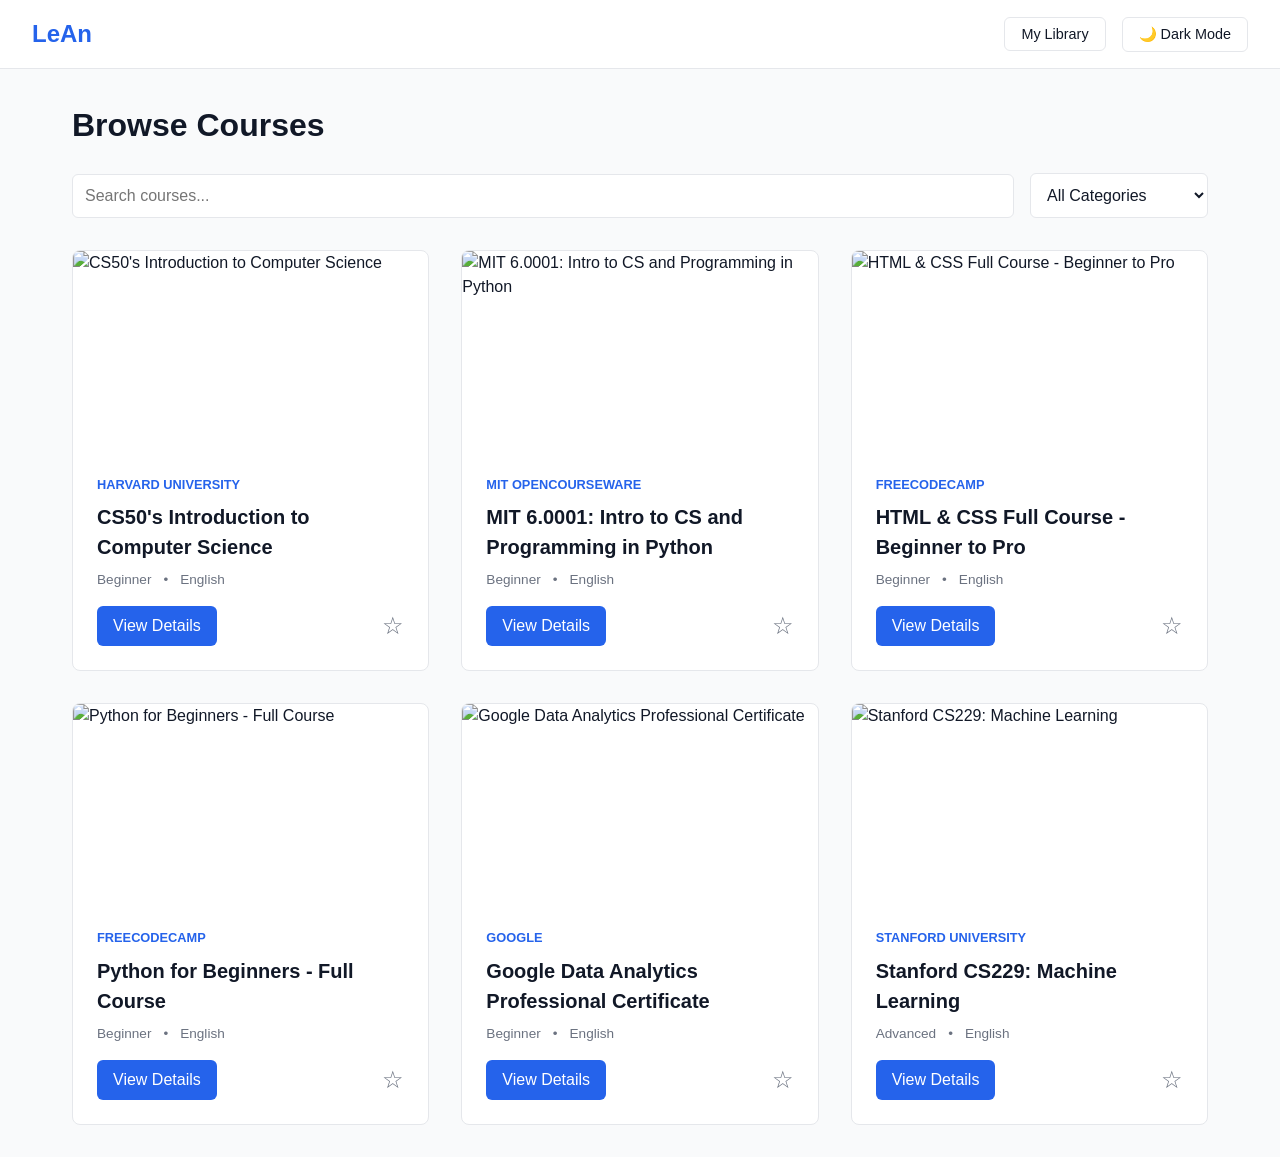
==== index.html @ 5d521b55 "Add LeAn MVP (Learn Anything) - Static course browser - Implemented `index.html` for browsing and li" ====
<!DOCTYPE html>
<html lang="en">
<head>
  <meta charset="UTF-8">
  <meta name="viewport" content="width=device-width, initial-scale=1.0">
  <title>LeAn - Learn Anything</title>
  <link rel="stylesheet" href="styles.css">
</head>
<body>
  <header>
    <a href="index.html" class="logo">LeAn</a>
    <div class="header-controls">
      <button id="library-btn" class="nav-btn">My Library</button>
      <button id="theme-toggle" class="theme-toggle">🌙 Dark Mode</button>
    </div>
  </header>

  <main>
    <h1 id="page-title" style="margin-bottom: 1.5rem;">Browse Courses</h1>

    <section class="filters">
      <input type="text" id="search-input" class="search-bar" placeholder="Search courses...">
      <select id="category-select" class="category-filter">
        <option value="All">All Categories</option>
        <option value="Programming">Programming</option>
        <option value="Data Science">Data Science</option>
        <option value="AI/ML">AI/ML</option>
        <option value="Web Development">Web Development</option>
      </select>
    </section>

    <div id="course-grid" class="course-grid">
      <!-- Courses will be injected here by app.js -->
      <p style="grid-column: 1/-1; text-align:center;">Loading courses...</p>
    </div>
  </main>

  <script src="app.js"></script>
</body>
</html>
---- styles.css ----
:root {
  /* Default Light Theme */
  --bg-color: #f9fafb;
  --text-color: #111827;
  --card-bg: #ffffff;
  --card-border: #e5e7eb;
  --primary-color: #2563eb;
  --primary-hover: #1d4ed8;
  --secondary-text: #6b7280;
  --header-bg: #ffffff;
  --header-border: #e5e7eb;
  --button-text: #ffffff;
}

body.theme-dark {
  /* Dark Theme Overrides */
  --bg-color: #111827;
  --text-color: #f9fafb;
  --card-bg: #1f2937;
  --card-border: #374151;
  --primary-color: #3b82f6;
  --primary-hover: #60a5fa;
  --secondary-text: #9ca3af;
  --header-bg: #1f2937;
  --header-border: #374151;
}

* {
  box-sizing: border-box;
  margin: 0;
  padding: 0;
}

body {
  font-family: -apple-system, BlinkMacSystemFont, "Segoe UI", Roboto, Helvetica, Arial, sans-serif;
  background-color: var(--bg-color);
  color: var(--text-color);
  line-height: 1.5;
  transition: background-color 0.3s, color 0.3s;
}

/* Header */
header {
  background-color: var(--header-bg);
  border-bottom: 1px solid var(--header-border);
  padding: 1rem 2rem;
  display: flex;
  justify-content: space-between;
  align-items: center;
  position: sticky;
  top: 0;
  z-index: 100;
}

.logo {
  font-size: 1.5rem;
  font-weight: 700;
  color: var(--primary-color);
  text-decoration: none;
}

.header-controls {
  display: flex;
  gap: 1rem;
  align-items: center;
}

button.theme-toggle, button.nav-btn {
  background: none;
  border: 1px solid var(--card-border);
  padding: 0.5rem 1rem;
  border-radius: 6px;
  cursor: pointer;
  color: var(--text-color);
  font-size: 0.9rem;
  transition: background 0.2s;
}

button.theme-toggle:hover, button.nav-btn:hover {
  background-color: var(--card-border);
}

/* Main Container */
main {
  max-width: 1200px;
  margin: 0 auto;
  padding: 2rem;
}

/* Search and Filter Section */
.filters {
  display: flex;
  flex-wrap: wrap;
  gap: 1rem;
  margin-bottom: 2rem;
  align-items: center;
}

input.search-bar {
  flex: 1;
  min-width: 200px;
  padding: 0.75rem;
  border: 1px solid var(--card-border);
  border-radius: 6px;
  background-color: var(--card-bg);
  color: var(--text-color);
  font-size: 1rem;
}

select.category-filter {
  padding: 0.75rem;
  border: 1px solid var(--card-border);
  border-radius: 6px;
  background-color: var(--card-bg);
  color: var(--text-color);
  font-size: 1rem;
  cursor: pointer;
}

/* Course Grid */
.course-grid {
  display: grid;
  grid-template-columns: repeat(auto-fill, minmax(300px, 1fr));
  gap: 2rem;
}

.course-card {
  background-color: var(--card-bg);
  border: 1px solid var(--card-border);
  border-radius: 8px;
  overflow: hidden;
  transition: transform 0.2s, box-shadow 0.2s;
  display: flex;
  flex-direction: column;
}

.course-card:hover {
  transform: translateY(-2px);
  box-shadow: 0 4px 6px -1px rgba(0, 0, 0, 0.1);
}

.card-thumb {
  width: 100%;
  aspect-ratio: 16/9;
  object-fit: cover;
}

.card-content {
  padding: 1.5rem;
  flex: 1;
  display: flex;
  flex-direction: column;
}

.card-source {
  font-size: 0.8rem;
  text-transform: uppercase;
  color: var(--primary-color);
  font-weight: 600;
  margin-bottom: 0.5rem;
}

.card-title {
  font-size: 1.25rem;
  font-weight: 600;
  margin-bottom: 0.5rem;
  color: var(--text-color);
}

.card-meta {
  display: flex;
  gap: 0.75rem;
  font-size: 0.85rem;
  color: var(--secondary-text);
  margin-bottom: 1rem;
}

.card-actions {
  margin-top: auto;
  display: flex;
  justify-content: space-between;
  align-items: center;
}

.btn-primary {
  background-color: var(--primary-color);
  color: var(--button-text);
  text-decoration: none;
  padding: 0.5rem 1rem;
  border-radius: 6px;
  font-weight: 500;
  transition: background 0.2s;
}

.btn-primary:hover {
  background-color: var(--primary-hover);
}

.btn-save {
  background: none;
  border: none;
  cursor: pointer;
  color: var(--secondary-text);
  font-size: 1.5rem;
  transition: color 0.2s;
}

.btn-save:hover, .btn-save.saved {
  color: var(--primary-color);
}

/* Course Detail Page */
.detail-container {
  display: flex;
  flex-direction: column;
  gap: 2rem;
}

.video-player-container {
  width: 100%;
  aspect-ratio: 16/9;
  background-color: #000;
  border-radius: 8px;
  overflow: hidden;
}

iframe.video-player {
  width: 100%;
  height: 100%;
  border: none;
}

.course-info {
  background-color: var(--card-bg);
  padding: 2rem;
  border-radius: 8px;
  border: 1px solid var(--card-border);
}

.course-header {
  display: flex;
  justify-content: space-between;
  align-items: start;
  margin-bottom: 1rem;
}

.course-description {
  color: var(--text-color);
  margin-bottom: 2rem;
}

.lectures-section {
  background-color: var(--card-bg);
  padding: 2rem;
  border-radius: 8px;
  border: 1px solid var(--card-border);
}

.lecture-list {
  list-style: none;
  margin-top: 1rem;
}

.lecture-item {
  padding: 1rem;
  border-bottom: 1px solid var(--card-border);
  cursor: pointer;
  display: flex;
  justify-content: space-between;
  transition: background 0.2s;
}

.lecture-item:hover {
  background-color: var(--bg-color);
}

.lecture-item.active {
  border-left: 4px solid var(--primary-color);
  background-color: var(--bg-color);
}

.lecture-title {
  font-weight: 500;
}

.lecture-duration {
  color: var(--secondary-text);
  font-size: 0.9rem;
}

/* Utility */
.hidden {
  display: none !important;
}

/* Mobile Responsive */
@media (min-width: 768px) {
  .detail-container {
    display: grid;
    grid-template-columns: 2fr 1fr;
    align-items: start;
  }

  .video-player-container {
    grid-column: 1 / -1;
  }

  .course-info {
    grid-column: 1 / 2;
  }

  .lectures-section {
    grid-column: 2 / 3;
    grid-row: 2 / 4;
    max-height: 600px;
    overflow-y: auto;
  }
}
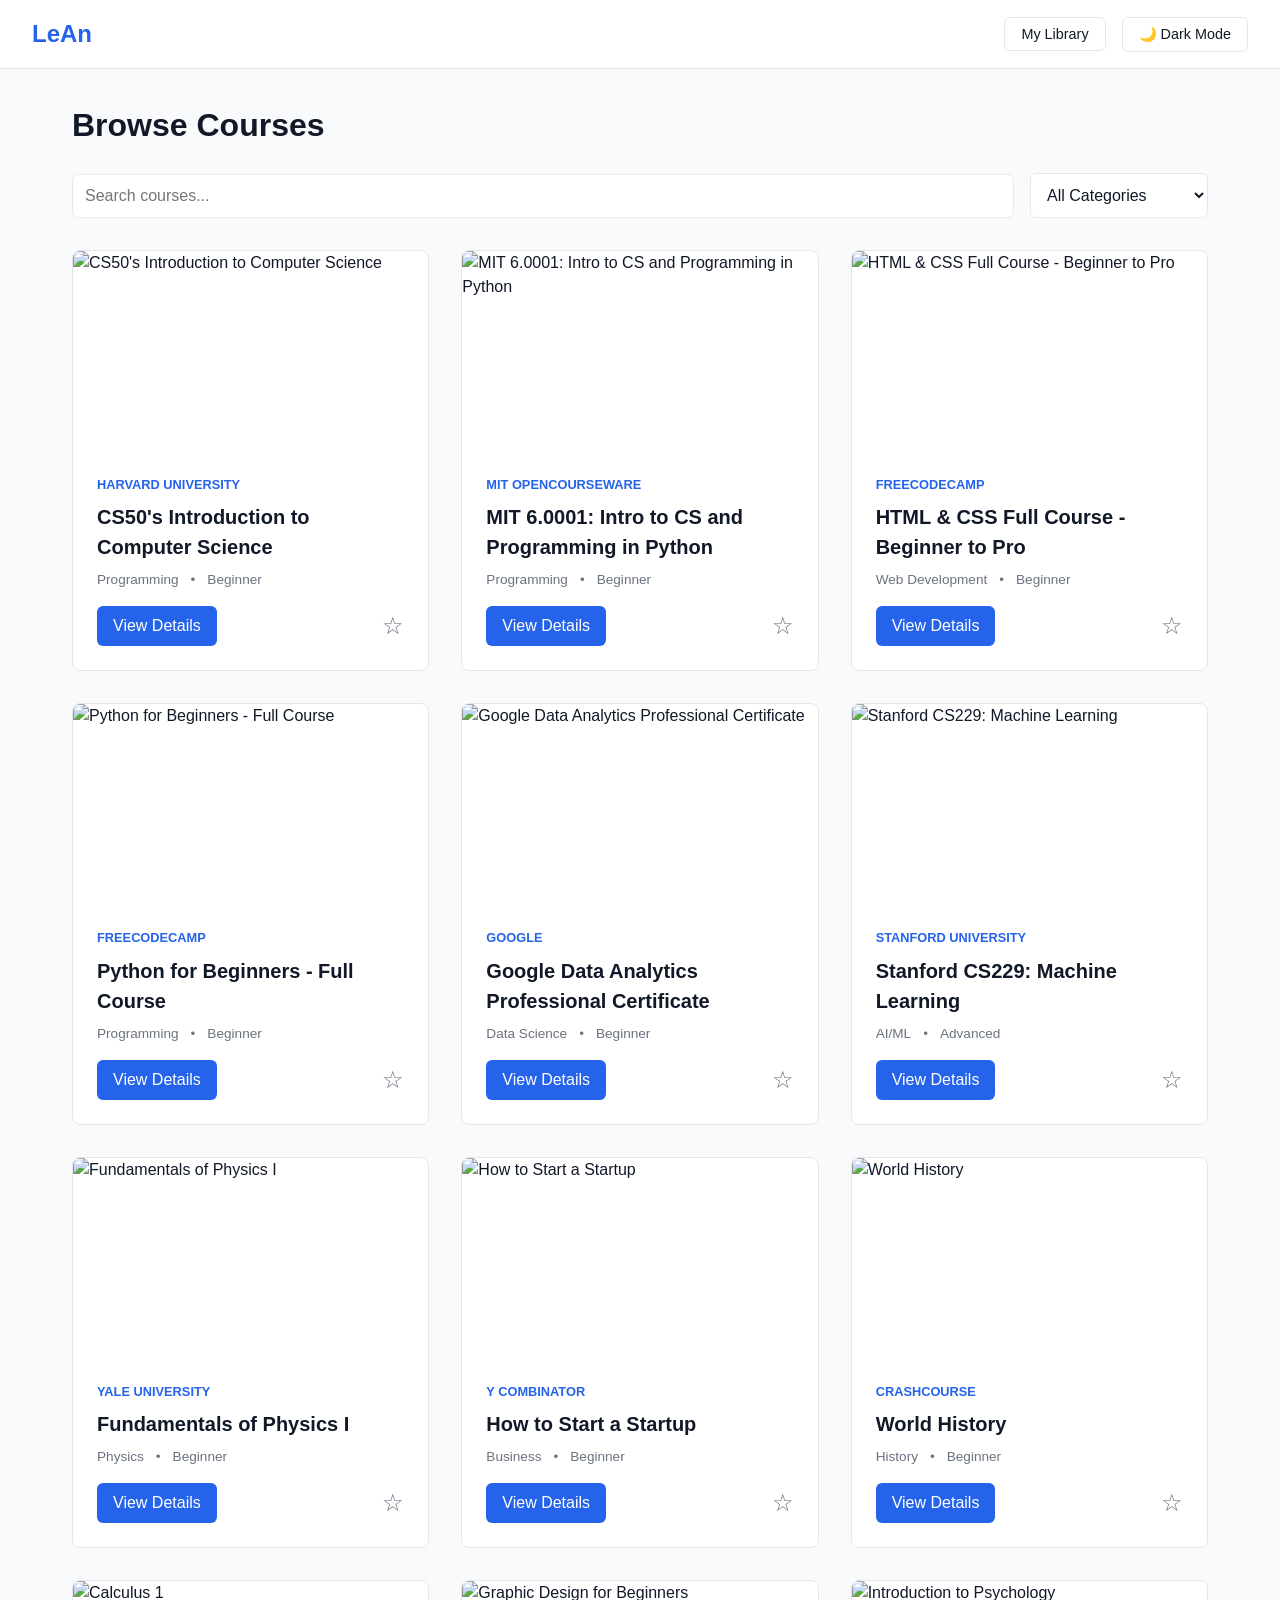
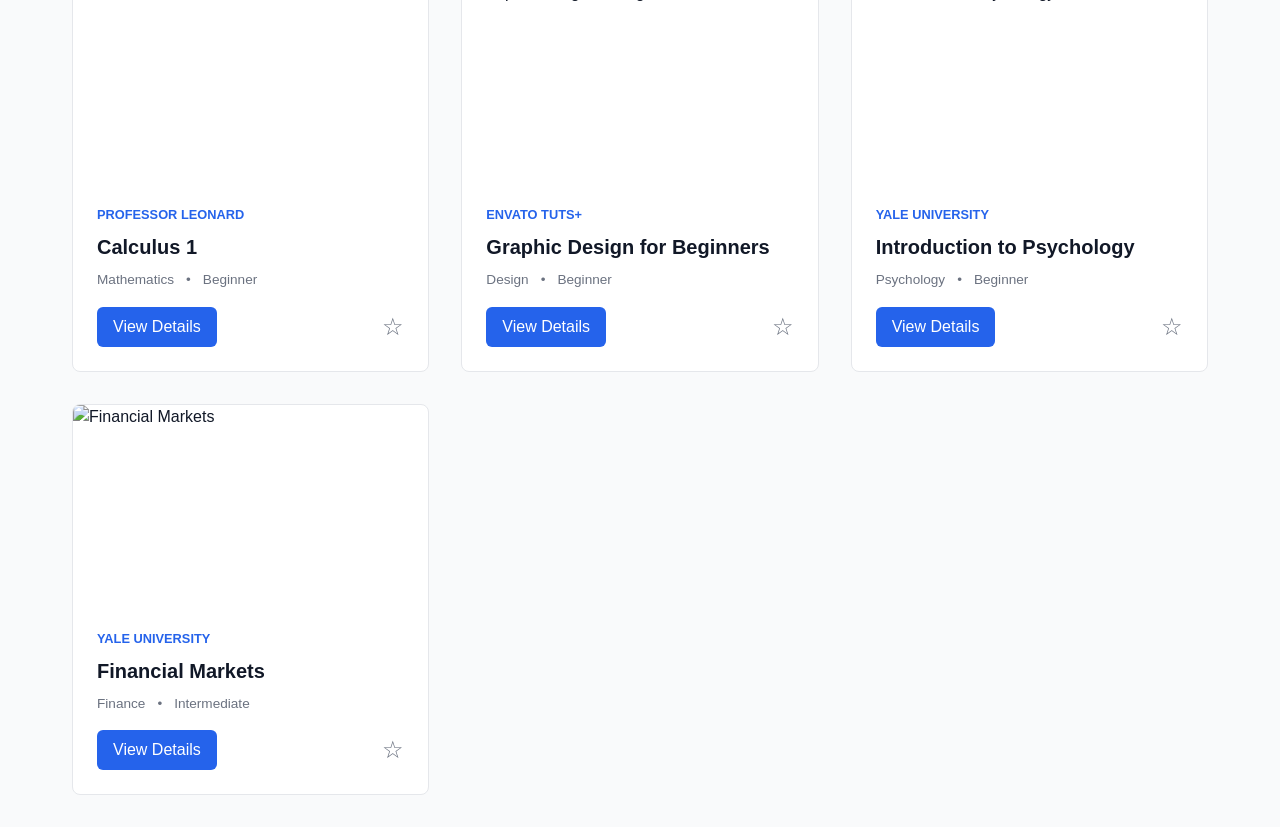
==== commit 3c726d0a: "Add LeAn MVP (Learn Anything) - Static course browser - Implemented `index.html` for browsing and li" ====
--- a/index.html
+++ b/index.html
@@ -22,10 +22,7 @@
       <input type="text" id="search-input" class="search-bar" placeholder="Search courses...">
       <select id="category-select" class="category-filter">
         <option value="All">All Categories</option>
-        <option value="Programming">Programming</option>
-        <option value="Data Science">Data Science</option>
-        <option value="AI/ML">AI/ML</option>
-        <option value="Web Development">Web Development</option>
+        <!-- Categories will be populated dynamically by app.js -->
       </select>
     </section>
 
--- a/styles.css
+++ b/styles.css
@@ -10,6 +10,8 @@
   --header-bg: #ffffff;
   --header-border: #e5e7eb;
   --button-text: #ffffff;
+  --error-bg: #fee2e2;
+  --error-text: #991b1b;
 }
 
 body.theme-dark {
@@ -23,6 +25,8 @@
   --secondary-text: #9ca3af;
   --header-bg: #1f2937;
   --header-border: #374151;
+  --error-bg: #7f1d1d;
+  --error-text: #fecaca;
 }
 
 * {
@@ -222,12 +226,41 @@
   background-color: #000;
   border-radius: 8px;
   overflow: hidden;
-}
-
-iframe.video-player {
+  position: relative; /* For absolute positioning of error overlay */
+}
+
+/* Placeholder element for the YT API to replace */
+#video-player-placeholder {
   width: 100%;
   height: 100%;
-  border: none;
+}
+
+/* Error Overlay */
+.video-error-overlay {
+  position: absolute;
+  top: 0;
+  left: 0;
+  width: 100%;
+  height: 100%;
+  background-color: var(--card-bg);
+  display: flex;
+  flex-direction: column;
+  align-items: center;
+  justify-content: center;
+  padding: 2rem;
+  text-align: center;
+  z-index: 10;
+}
+
+.video-error-msg {
+  color: var(--text-color);
+  margin-bottom: 1.5rem;
+  font-size: 1.2rem;
+}
+
+.video-error-links {
+  display: flex;
+  gap: 1rem;
 }
 
 .course-info {
@@ -239,9 +272,22 @@
 
 .course-header {
   display: flex;
+  flex-direction: column; /* Stack on mobile */
+  gap: 1rem;
+  margin-bottom: 1rem;
+}
+
+.course-header-top {
+  display: flex;
   justify-content: space-between;
+  width: 100%;
   align-items: start;
-  margin-bottom: 1rem;
+}
+
+.course-actions-bar {
+  display: flex;
+  gap: 1rem;
+  margin-top: 1rem;
 }
 
 .course-description {
@@ -286,6 +332,22 @@
 .lecture-duration {
   color: var(--secondary-text);
   font-size: 0.9rem;
+}
+
+.btn-secondary {
+  background: none;
+  border: 1px solid var(--primary-color);
+  color: var(--primary-color);
+  text-decoration: none;
+  padding: 0.5rem 1rem;
+  border-radius: 6px;
+  font-weight: 500;
+  transition: background 0.2s;
+  cursor: pointer;
+}
+
+.btn-secondary:hover {
+  background-color: rgba(37, 99, 235, 0.1);
 }
 
 /* Utility */
@@ -315,4 +377,20 @@
     max-height: 600px;
     overflow-y: auto;
   }
-}
+
+  .course-header {
+    flex-direction: row;
+    justify-content: space-between;
+  }
+
+  .course-header-top {
+    width: auto;
+    flex: 1;
+    display: block;
+  }
+
+  .course-actions-bar {
+    margin-top: 0;
+    align-items: flex-start;
+  }
+}
